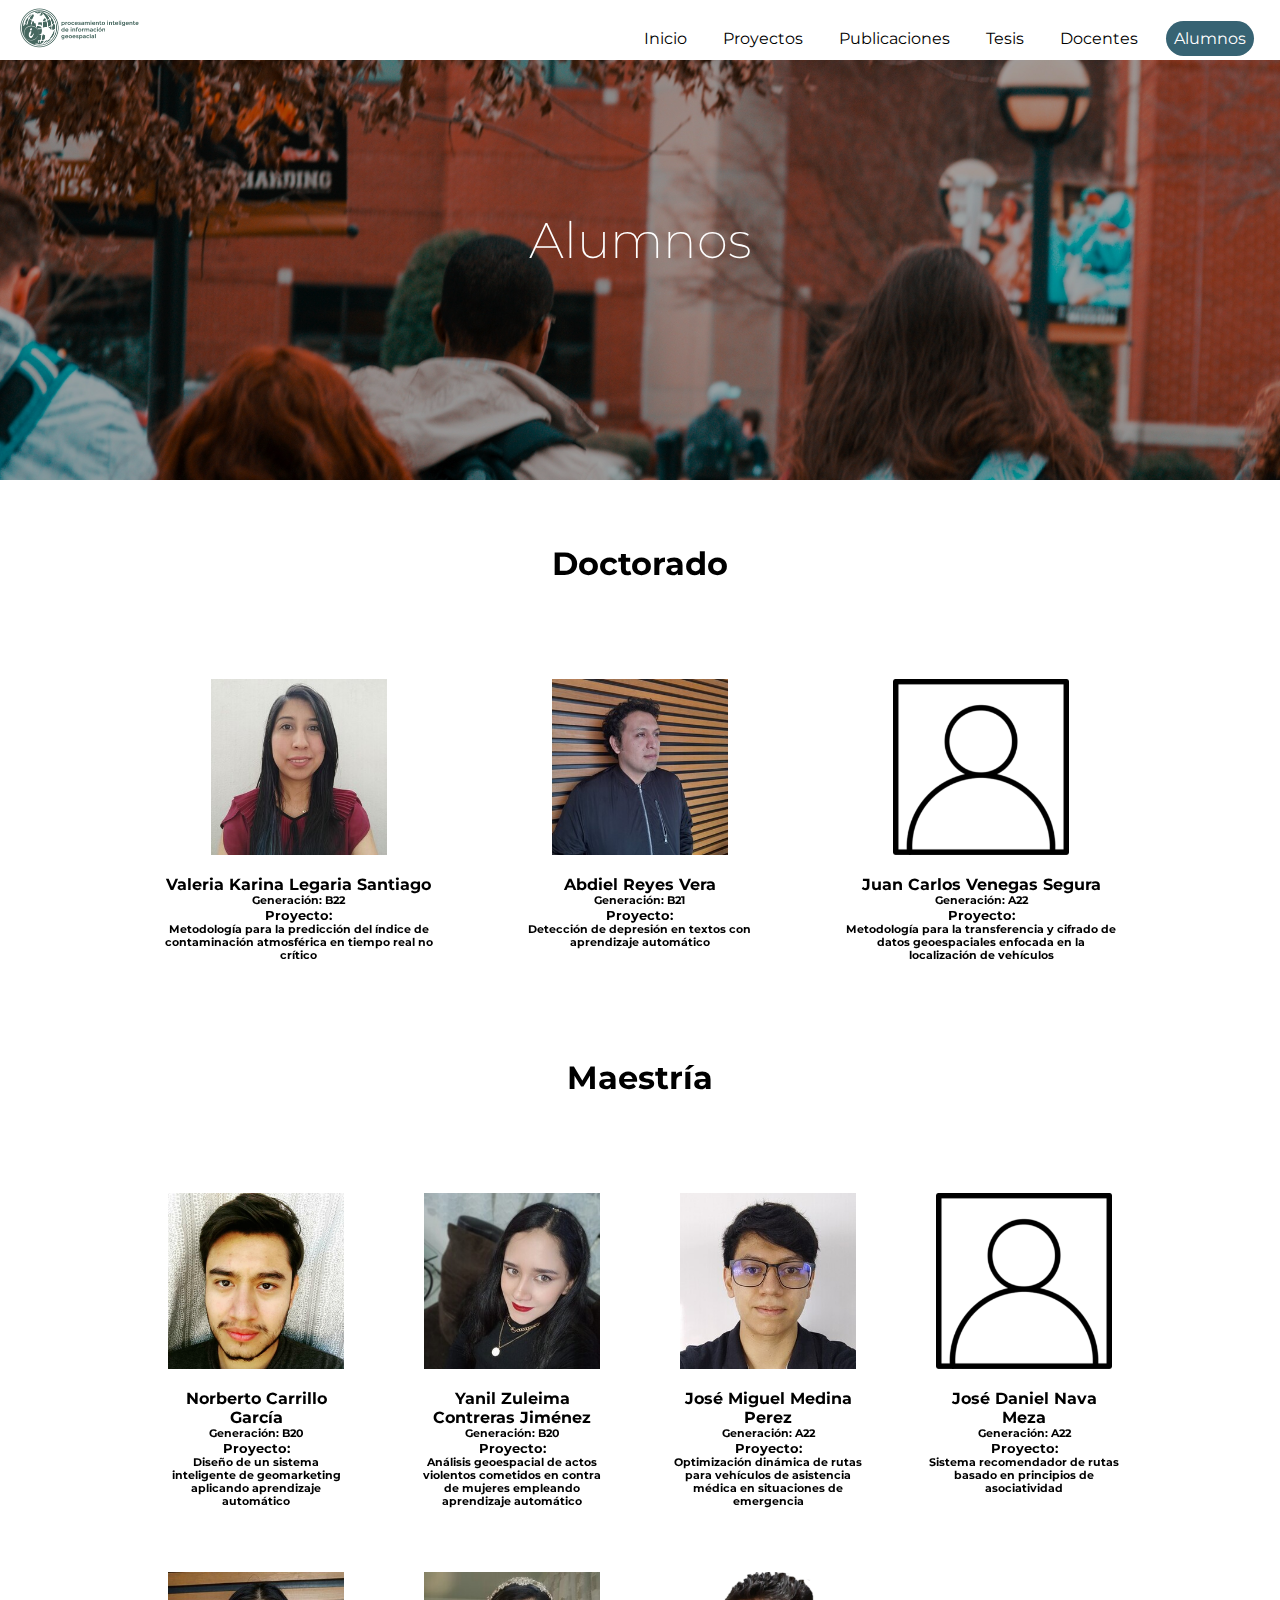
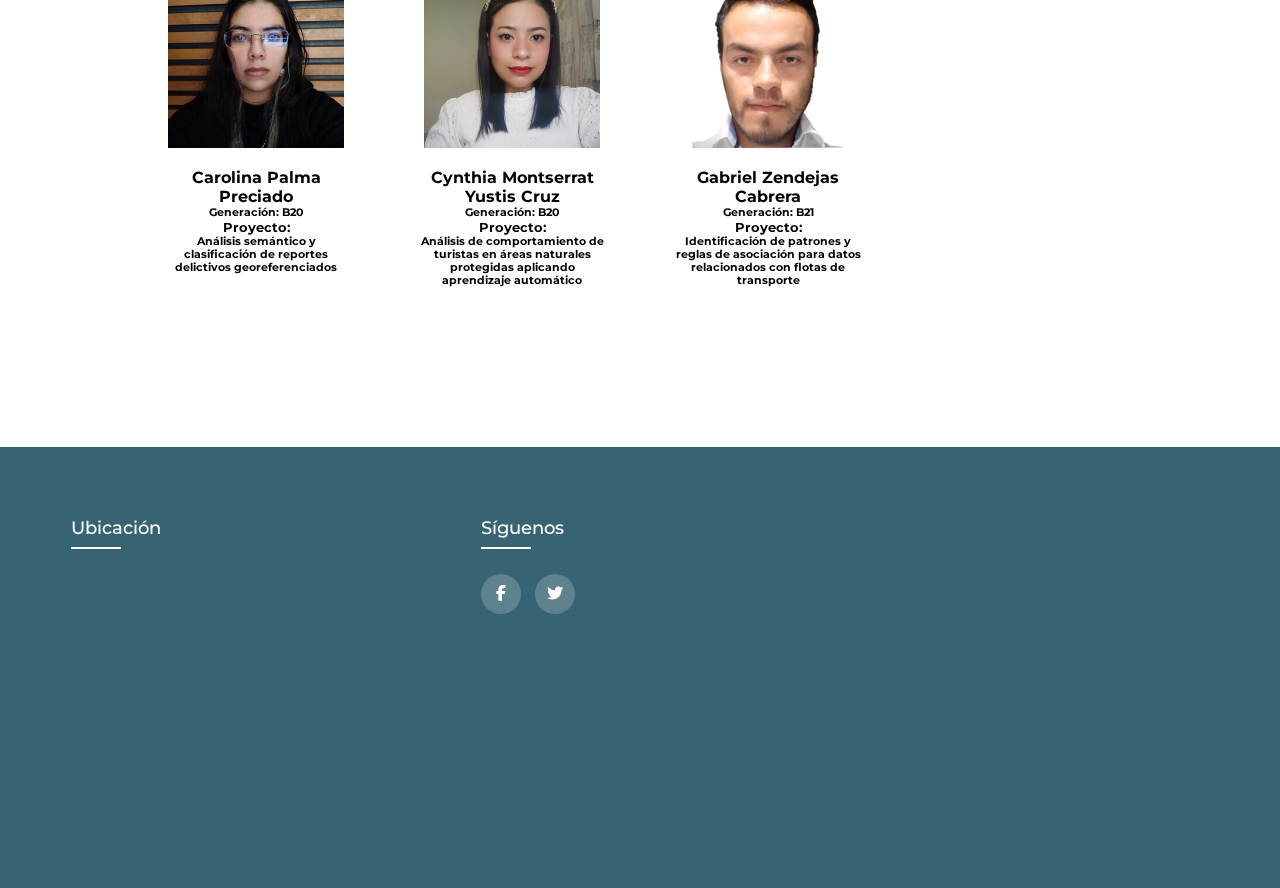
==== alumnos.html @ 268bc1fd "Add files via upload" ====
<!DOCTYPE html>
<html lang="en">
<head>
    <meta charset="UTF-8">
    <meta http-equiv="X-UA-Compatible" content="IE=edge">
    <meta name="viewport" content="width=device-width, initial-scale=1.0">
    <link href="https://cdn.jsdelivr.net/npm/bootstrap@5.1.3/dist/css/bootstrap.min.css" rel="stylesheet" integrity="sha384-1BmE4kWBq78iYhFldvKuhfTAU6auU8tT94WrHftjDbrCEXSU1oBoqyl2QvZ6jIW3" crossorigin="anonymous">
    <link rel="preconnect" href="https://fonts.googleapis.com">
    <link rel="preconnect" href="https://fonts.gstatic.com" crossorigin>
    <link href="https://fonts.googleapis.com/css2?family=Montserrat&display=swap" rel="stylesheet">    
    <link rel="stylesheet" href="./CSS/index.css">
    <link rel="stylesheet" href="./CSS/responsive.css">
    <link rel="stylesheet" href="https://cdnjs.cloudflare.com/ajax/libs/font-awesome/6.2.0/css/all.min.css">
    <link rel="shortcut icon" type="image/png" href="./IMG/logo2.png">
    <title>Alumnos | PIIG LAB</title>
</head>
<body>

    <header id="header">
        
        <nav class="menu">

            <div class="icono-cabeza">
                <h1><a href="index.html"><img class="logo" src="./IMG/logoSINfondo.png"></a></h1>
                <span class="span-menu"><i class="fas fa-bars"></i></span>
            </div>
            <a href="#" class="toggle-button">
                <span class="bar"></span>
                <span class="bar"></span>
                <span class="bar"></span>
            </a>
            <div class="list-container">
                <ul class="lists">
                    <li><a href="index.html">Inicio</a></li>
                    <br>
                    <li><a href="proyectos.html">Proyectos</a></li>
                    <br>
                    <li><a href="publicaciones.html">Publicaciones</a></li>
                    <br>
                    <li><a href="tesis.html">Tesis</a></li>
                    <br>
                    <li><a href="docentes.html">Docentes</a></li>
                    <br>
                    <li><a href="#" class="activo">Alumnos</a></li>
                </ul>
            </div>

        </nav>
        <div class="fondoalumnos">

            <div class="descripcion">
                <h1>Alumnos</h1>
            </div>

            <div class="capa"></div>

        </div>

    </header>
        <div class="grid-layout">
            <div class="c1">
                
            </div>
            <div class="c2">
                <h1 class="grado">Doctorado</h1>
                <div class="grid-personas">
                    
                    <div class="persona">
                        <img src="./IMG/Alumnos/Legaria_Santiago_Valeria_Karina.jpg"/>
                        <h4>Valeria Karina Legaria Santiago</h4>
                        <h6>Generación: B22</h6>
                        <h5>Proyecto:</h5>
                        <h6>Metodología para la predicción del índice de contaminación atmosférica en tiempo real no crítico</h6>
                    </div>
                    <div class="persona">
                        <img src="./IMG/Alumnos/Reyes_Vera_Abdiel.jpg"/>
                        <h4>Abdiel Reyes Vera</h4>
                        <h6>Generación: B21</h6>
                        <h5>Proyecto:</h5>
                        <h6>Detección de depresión en textos con aprendizaje automático</h6>
                    </div>
                    <div class="persona">
                        <img src="./IMG/Alumnos/SinFoto.png"/>
                        <h4>Juan Carlos Venegas Segura</h4>
                        <h6>Generación: A22</h6>
                        <h5>Proyecto:</h5>
                        <h6>Metodología para la transferencia y cifrado de datos geoespaciales enfocada en la localización de vehículos</h6>
                    </div>
                                     
                </div>
                <h1 class="grado">Maestría</h1>
                <div class="grid-personas">
                    <div class="persona">
                        <img src="./IMG/Alumnos/Carrillo_García_Norberto.png"/>
                        <h4>Norberto Carrillo García</h4>
                        <h6>Generación: B20</h6>
                        <h5>Proyecto:</h5>
                        <h6>Diseño de un sistema inteligente de geomarketing aplicando aprendizaje automático</h6>
                    </div>
                    <div class="persona">
                        <img src="./IMG/Alumnos/Contreras_Jiménez_Yanil_Zuleima.jpg"/>
                        <h4>Yanil Zuleima Contreras Jiménez</h4>
                        <h6>Generación: B20</h6>
                        <h5>Proyecto:</h5>
                        <h6>Análisis geoespacial de actos violentos cometidos en contra de mujeres empleando aprendizaje automático</h6>
                    </div>
                    <div class="persona">
                        <img src="./IMG/Alumnos/Medina_Perez_José Miguel.jpg"/>
                        <h4>José Miguel Medina Perez</h4>
                        <h6>Generación: A22</h6>
                        <h5>Proyecto:</h5>
                        <h6>Optimización dinámica de rutas para vehículos de asistencia médica en situaciones de emergencia</h6>
                    </div>
                    <div class="persona">
                        <img src="./IMG/Alumnos/SinFoto.png"/>
                        <h4>José Daniel Nava Meza</h4>
                        <h6>Generación: A22</h6>
                        <h5>Proyecto:</h5>
                        <h6>Sistema recomendador de rutas basado en principios de asociatividad</h6>
                    </div>
                    <div class="persona">
                        <img src="./IMG/Alumnos/Palma_Preciado_Carolina.jpg"/>
                        <h4>Carolina Palma Preciado</h4>
                        <h6>Generación: B20</h6>
                        <h5>Proyecto:</h5>
                        <h6>Análisis semántico y clasificación de reportes delictivos georeferenciados</h6>
                    </div>
                    <div class="persona">
                        <img src="./IMG/Alumnos/Yustis_Cruz_Cynthia_Montserrat.jpg"/>
                        <h4>Cynthia Montserrat Yustis Cruz</h4>
                        <h6>Generación: B20</h6>
                        <h5>Proyecto:</h5>
                        <h6>Análisis de comportamiento de turistas en áreas naturales protegidas aplicando aprendizaje automático</h6>
                    </div>
                    <div class="persona">
                        <img src="./IMG/Alumnos/Zendejas_Cabrera_Gabriel.png"/>
                        <h4>Gabriel Zendejas Cabrera</h4>
                        <h6>Generación: B21</h6>
                        <h5>Proyecto:</h5>
                        <h6>Identificación de patrones y reglas de asociación para datos relacionados con flotas de transporte</h6>
                    </div>
                </div>
            </div>
            <div class="c3">
                
            </div>
        </div>

    <footer class="footer">
        <div class="container">
            <div class="row">
                <div class="footer-col">
                    <h4>Ubicación</h4>
                    <ul>
                        <li><iframe class="map" src="https://www.google.com/maps/embed?pb=!1m18!1m12!1m3!1d3760.8930937282494!2d-99.14976118679199!3d19.503234743475925!2m3!1f0!2f0!3f0!3m2!1i1024!2i768!4f13.1!3m3!1m2!1s0x85d1f84a9cf3183d%3A0x78efe76dd0d5bbe1!2sCentro%20de%20Investigaci%C3%B3n%20en%20Computaci%C3%B3n%20del%20IPN!5e0!3m2!1ses!2smx!4v1662665701195!5m2!1ses!2smx" width="800" height="600" style="border:0;" allowfullscreen="" loading="lazy" referrerpolicy="no-referrer-when-downgrade"></iframe></li>
                    </ul>
                </div>
                
                <div class="footer-col">
                    <h4>Síguenos</h4>
                    <div class="social-links">
                        <a href="https://www.facebook.com/piiglab.cicipn?fref=ts"><i class="fab fa-facebook-f"></i></a>
                        <a href="https://twitter.com/PIIGLAB"><i class="fab fa-twitter"></i></a>
                    </div>
                </div>
            </div>
        </div>
   </footer>

    <script src="./JS/javascript.js"></script>
    <script src="./JS/boton.js"></script>

</body>
</html>
---- CSS/index.css ----
:root{
    --negro: black;
    --blanco: white;

    /*Paleta de Colores*/
    --gris: #5A6C73;
    --celeste: #75D2F4;
    --azulito: #BDE4F2;
    --obscuro: #376373;
    --grisazul: #96B5C0;

}

*{
    margin: 0;
    padding: 0;
    box-sizing: border-box;
}

body{
    background: var(--blanco);
    overflow-x: hidden;
    font-family: 'Montserrat', sans-serif;
}


/*Menú*/

#header{
    position: relative;
    width: 100%;
}

.logo{
    height: 40px;
}

.menu{
    position: fixed;
    top: 0;
    left: 0;
    width: 100%;
    height: 60px;
    background: rgb(255, 255, 255);
    display: flex;
    justify-content: space-between;
    align-items: center;
    z-index: 9999;
}

.menu .icono-cabeza{
    margin-left: 20px;
    margin-top: 5px;
}

.menu .icono-cabeza h1 a{
    text-decoration: none;
    font-size: 35px;
    font-weight: 400;
    color: var(--negro);
}

.menu .list-container{
    padding-top: 1rem;
    padding-right: 1rem;
}

.menu .list-container .lists{
    display: flex;
    
}

.menu .list-container .lists li{
    list-style: none;
}

.menu .list-container .lists li a{
    text-decoration: none;
    margin: 0px 10px;
    padding: 8px;
    color: var(--negro);
    border-radius: 24px;
    font-size: 16px;
    transition: 0.3s;
}

.menu .list-container .lists li a.activo{
    background: var(--obscuro);
    color: var(--blanco);
}

.menu .list-container .lists li a:hover{
    background: var(--obscuro);
    color: var(--blanco);
}

.span-menu > .fa-bars{
    display: none;
}

/*Fondos de las páginas*/

.fondotesis{
    position: relative;
    width: 100%;
    height: 30rem;
    background: url(../IMG/tesis.jpg);
    background-attachment: fixed;
    background-position: center;
    background-size: cover;
}

.fondoalumnos{
    position: relative;
    width: 100%;
    height: 30rem;
    background: url(../IMG/estudiantes.jpg);
    background-attachment: fixed;
    background-position: center;
    background-size: cover;
}

.fondodocentes{
    position: relative;
    width: 100%;
    height: 30rem;
    background: url(../IMG/docentes.jpg );
    background-attachment: fixed;
    background-position: center;
    background-size: cover;
}

.fondoproyectos{
    position: relative;
    width: 100%;
    height: 30rem;
    background: url(../IMG/proyectos.jpg);
    background-attachment: fixed;
    background-position: center;
    background-size: cover;
}

.fondopublicaciones{
    position: relative;
    width: 100%;
    height: 30rem;
    background: url(../IMG/publicaciones.jpg);
    background-attachment: fixed;
    background-position: center;
    background-size: cover;
}

.fondomision{
    position: relative;
    width: 100%;
    height: 30rem;
    background: url(../IMG/misionyvision.jpg);
    background-attachment: fixed;
    background-position: center;
    background-size: cover;
}

.fondocontactos{
    position: relative;
    width: 100%;
    height: 30rem;
    background: url(../IMG/contactanos.jpg);
    background-attachment: fixed;
    background-position: center;
    background-size: cover;
}

/*header imagenes*/

.img-cabeza{
    position: relative;
    width: 100%;
    height: 100vh;
    
}

.descripcion{
    position: relative;
    z-index: 2;
    top: 0;
    left: 0;
    width: 100%;
    height: 100%;
    background: rgba(0, 0, 0, 0.356);
    display: flex;
    text-align: center;
    justify-content: center;
    align-items: center;
    flex-direction: column;
}

.descripcion h1{
    font-size: 50px;
    color: var(--blanco);
    font-weight: 200;
}

.descripcion hr{
    width: 400px;
    height: 2px;
    background: var(--blanco);
    border: none;
    margin-top: 5px;
}

.descripcion p{
    font-size: 20px;
    color: var(--blanco);
    margin-top: 20px;
}

.descripcion > button{
    width: 170px;
    height: 40px;
    background: var(--obscuro);
    border-radius: 24px;
    border: none;
    outline: none;
    font-size: 22px;
    color: var(--blanco);
    text-align: center;
    margin-top: 20px;
    cursor: pointer;
    transition: 0.5s;
}

.descripcion > button:hover{
    background: var(--gris);
}

video{
    position: absolute;
    top: 0;
    left: 0;
    width: 100%;
    height: 100%;
    object-fit: cover;
}

.capa{
    position: absolute;
    top: 0;
    left: 0;
    width: 100%;
    height: 100%;
    background: #1c1c1c;
    opacity: 0.2;
    mix-blend-mode: overlay;
}

.toggle-button{
    position: absolute;
    top: .75rem;
    right: 1rem;
    display: none;
    flex-direction: column;
    justify-content: space-between;
    width: 30px;
    height: 21px;
}

.toggle-button .bar{
    height: 3px;
    width: 100%;
    background-color: rgb(0, 0, 0);
    border-radius: 5px;
}

@media (max-width:780px){
    .toggle-button{
        display: flex;
    }
    .list-container{
        display: none;
        width: 100%;
        background: white;
        margin-right: 0px;
        margin-top: 0px;
    }
    .menu{
        flex-direction: column;
        
    }
    .list-container ul{
        width: 100%;
        flex-direction: column;
    }
    .list-container li{
        text-align: center;
    }
    .list-container li a{
        padding: 0.5rem 0.5rem;
    }
   
    
    .menu .list-container .lists{
        display: flex;
        
    }
    
    .menu .list-container .lists li{
        list-style: none;
        
    }
    
    .menu .list-container .lists li a{
        text-decoration: none;
        
        margin: 0px 10px;
        padding: 8px;
        color: rgb(0, 0, 0);
        border-radius: 24px;
        font-size: 16px;
        transition: 0.3s;
        width: 50%;
    }
    
    .menu .list-container .lists li a.activo{
        background: var(--obscuro);
        color: rgb(255, 255, 255);
    }
    
    .menu .list-container .lists li a:hover{
        background: var(--obscuro);
        color: rgb(255, 255, 255);
    }
    
    .list-container.active{
        display: flex;
    }
}

/*footer*/
.container{
	max-width: 1170px;
	margin:auto;
}
.row{
	display: flex;
	flex-wrap: wrap;
}
ul{
	list-style: none;
}
.footer{
	background-color: #376373;
    padding: 70px 0;
}
.footer-col{
   width: 35%;
   padding: 0 1rem;
}
.footer-col h4{
	font-size: 18px;
	color: #ffffff;
	text-transform: capitalize;
	margin-bottom: 35px;
	font-weight: 500;
	position: relative;
}
.footer-col h4::before{
	content: '';
	position: absolute;
	left:0;
	bottom: -10px;
	background-color: #ffffff;
	height: 2px;
	box-sizing: border-box;
	width: 50px;
}
.footer-col ul li:not(:last-child){
	margin-bottom: 10px;
}
.footer-col ul li a{
	font-size: 16px;
	text-transform: capitalize;
	color: #ffffff;
	text-decoration: none;
	font-weight: 300;
	color: #bbbbbb;
	display: block;
	transition: all 0.3s ease;
}
.footer-col ul li a:hover{
	color: #ffffff;
	padding-left: 8px;
}
.footer-col .social-links a{
	display: inline-block;
	height: 40px;
	width: 40px;
	background-color: rgba(255,255,255,0.2);
	margin:0 10px 10px 0;
	text-align: center;
	line-height: 40px;
	border-radius: 50%;
	color: #ffffff;
	transition: all 0.5s ease;
}
.footer-col .social-links a:hover{
	color: #24262b;
	background-color: #ffffff;
}

/*responsive*/
@media(max-width: 767px){
  .footer-col{
    width: 50%;
    margin-bottom: 30px;
}
}
@media(max-width: 574px){
  .footer-col{
    width: 100%;
}
}

.map{
    width: 100%;
    height: 15rem;
}

/*Tarjetas para información*/
.grid {
    display: grid;
    width: 100%;
    padding: 12%;
    grid-gap: 6rem;
    grid-template-columns: repeat(auto-fit, minmax(20rem, 1fr));
    align-items: start;
  }
  
  .grid-item {
    background-color: #fff;
    border-radius: 0.4rem;
    overflow: hidden;
    box-shadow: 0 3rem 6rem rgba(0, 0, 0, 0.1);
    cursor: pointer;
    transition: 0.2s;
  }
  
  .grid-item:hover {
    transform: translateY(-0.5%);
    box-shadow: 0 4rem 8rem rgba(0, 0, 0, 0.5);
  }
  
  .card-img {
    display: block;
    width: 100%;
    height: 20rem;
    object-fit: cover;
  }
  
  .card-content {
    padding: 3rem;
  }
  
  .card-header {
    font-size: 2rem;
    font-weight: 500;
    color: #0d0d0d;
    margin-bottom: 1.5rem;
    text-align: center;
  }
  
  .card-text {
    font-size: 1rem;
    letter-spacing: 0.1rem;
    line-height: 1.7;
    color: #3d3d3d;
    margin-bottom: 2.5rem;
    text-align: center;
  }
  
  .card-btn {
    display: block;
    width: 100%;
    padding: 0.7rem;
    font-size: 2rem;
    text-align: center;
    color: var(--obscuro);
    background-color: #96B5C0;
    border: none;
    border-radius: 0.4rem;
    transition: 0.2s;
    cursor: pointer;
    letter-spacing: 0.1rem;
  }
  
  .card-btn a{
    text-decoration: none;
    color: var(--obscuro);
    }
  
  .card-btn span {
    margin-left: 1rem;
    transition: 0.2s;
  }
  
  .card-btn:hover,
  .card-btn:active {
    background-color: #6c94a3;
  }
  
  .card-btn:hover span,
  .card-btn:active span {
    margin-left: 1.5rem;
  }
  
  @media only screen and (max-width: 60em) {
  
    .grid {
      grid-gap: 3rem;
    }
  }


/*Grid para las paginas*/

.grid-layout{
    display: grid;
    grid-template-columns: 10% 80% 10%;
    padding-top: 4rem;
    justify-content: stretch;
    padding-bottom: 4rem;
}  
.c2{
    text-align: justify;
}
.c2_info{
    text-align: center;
}

/*Grid de tarjetas de personas*/

.grid-personas{
    display: grid;
    grid-template-columns: repeat(auto-fit, minmax(15rem, 1fr));
    padding-top: 4rem;
    padding-bottom: 4rem;
}

.persona1{
    text-align: center;
    grid-column: 1/3;
    padding: 2rem;
}
.persona1 img{
    height: 20rem;
    padding-bottom: 1rem;
}

.persona{
    text-align: center;
    padding: 2rem;
}
.persona img{
    height: 12rem;
    padding-bottom: 1rem;
}

h1, h2{
    font-weight: bold;
}

.grado{
    text-align: center;
}







/*Estilos extras*/

.linea i{
    color: var(--obscuro);
}
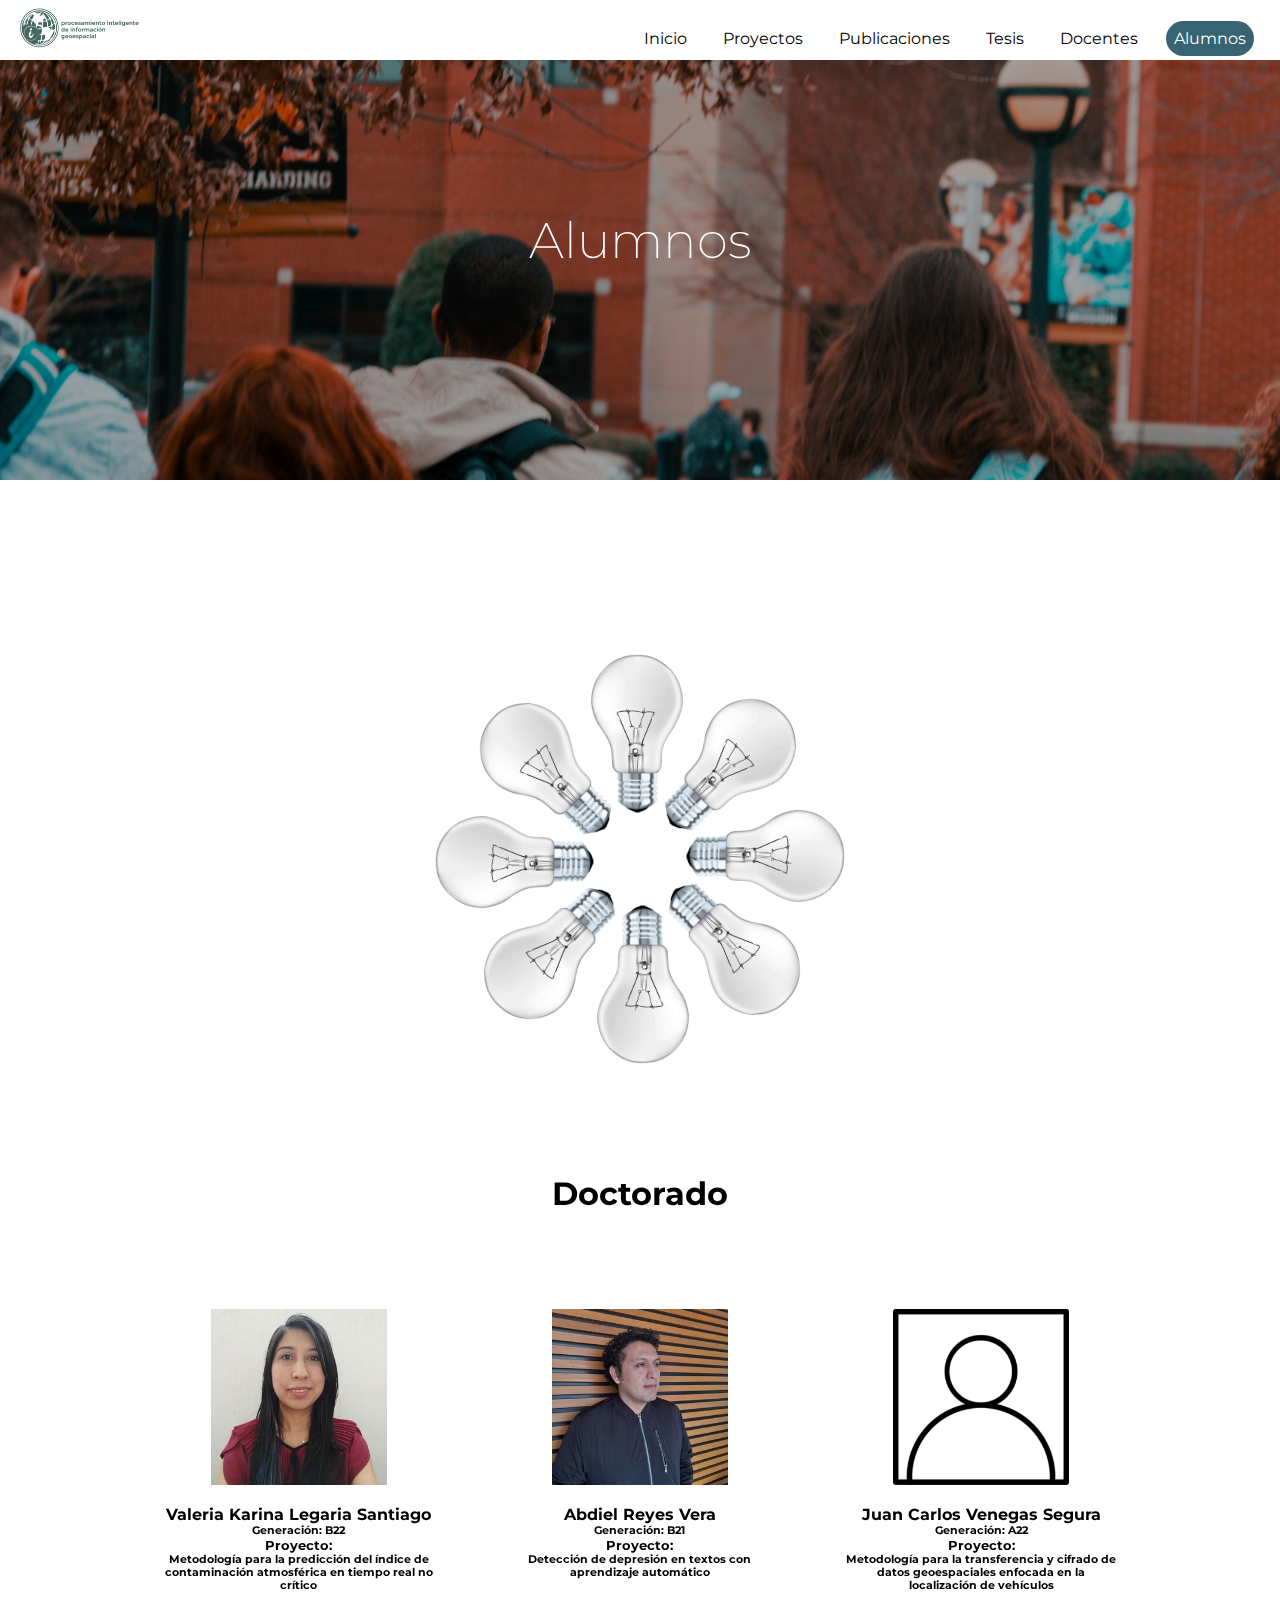
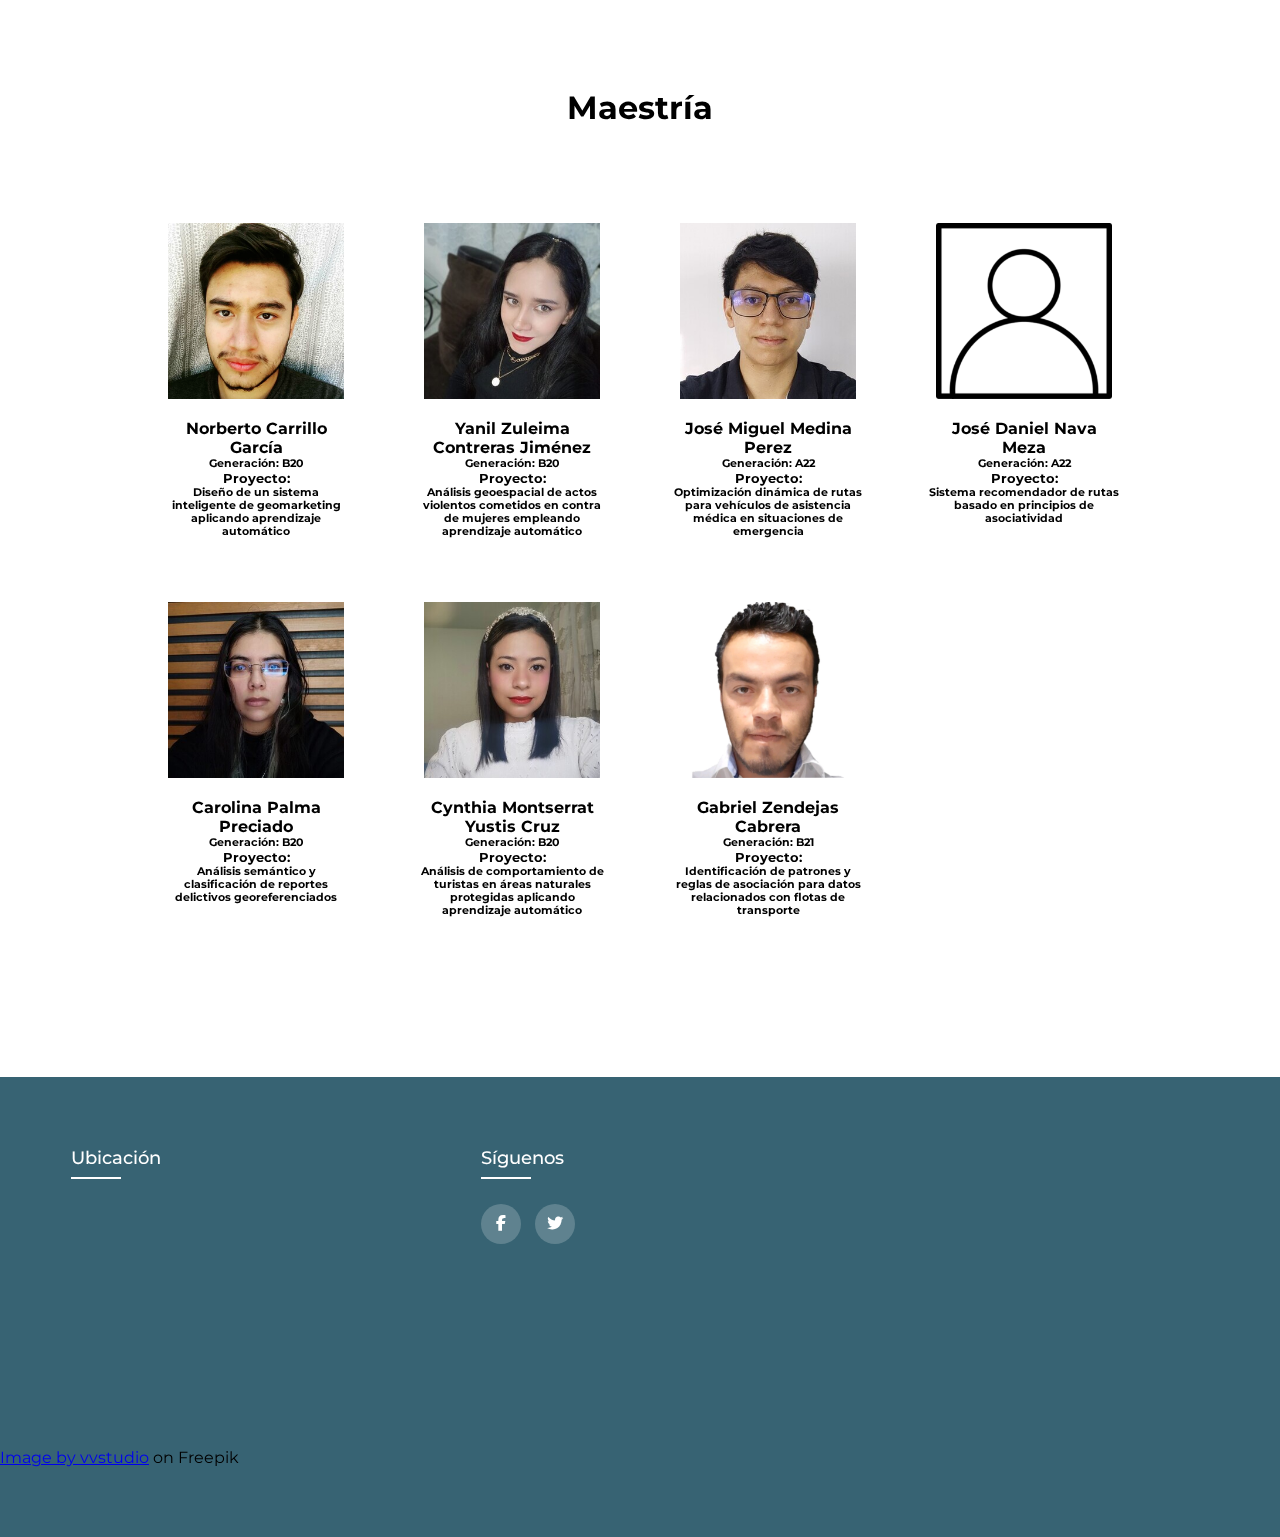
==== commit 59971aeb: "CAMBIOS FINALES PROYECTOS" ====
--- a/alumnos.html
+++ b/alumnos.html
@@ -12,6 +12,7 @@
     <link rel="stylesheet" href="./CSS/responsive.css">
     <link rel="stylesheet" href="https://cdnjs.cloudflare.com/ajax/libs/font-awesome/6.2.0/css/all.min.css">
     <link rel="shortcut icon" type="image/png" href="./IMG/logo2.png">
+    <link rel="stylesheet" href="./CSS/bulb.css">
     <title>Alumnos | PIIG LAB</title>
 </head>
 <body>
@@ -58,9 +59,20 @@
 
     </header>
         <div class="grid-layout">
-            <div class="c1">
-                
-            </div>
+            <div class="c1"></div>
+            <div class="global-container">
+                <div class="body-bulb">
+                    <div class="box">
+                        <span style="--i:0;"></span>
+                        <span style="--i:1;"></span>
+                        <span style="--i:2;"></span>
+                        <span style="--i:3;"></span>
+                        <span style="--i:4;"></span>
+                        <span style="--i:5;"></span>
+                        <span style="--i:6;"></span>
+                        <span style="--i:7;"></span>
+                    </div>
+                </div>
             <div class="c2">
                 <h1 class="grado">Doctorado</h1>
                 <div class="grid-personas">
@@ -141,6 +153,7 @@
                     </div>
                 </div>
             </div>
+            </div>
             <div class="c3">
                 
             </div>
@@ -165,6 +178,7 @@
                 </div>
             </div>
         </div>
+        <a href="https://www.freepik.com/free-vector/light-bulb_1028157.htm#query=bulb&position=16&from_view=search&track=sph">Image by vvstudio</a> on Freepik
    </footer>
 
     <script src="./JS/javascript.js"></script>
--- a/CSS/bulb.css
+++ b/CSS/bulb.css
@@ -0,0 +1,51 @@
+.body-bulb
+{
+    display: flex;
+    justify-content: center;
+    align-items: center;
+    min-height: 70vh;
+    background: #fff;
+    overflow: hidden;
+}
+
+.box
+{
+    position: relative;
+    width: 360px;
+    height: 360px;
+}
+
+.box span
+{
+    position: absolute;
+    inset: 0;
+    transform: rotate(calc(45deg * var(--i)));
+}
+
+.box span::before
+{
+    content: '';
+    position: absolute;
+    left: 50%;
+    width: 250px;
+    height: 300px;
+    background-image: url(/IMG/Alumnos/off-transformed.png);
+    background-size: cover;
+    background-position: center;
+    transform: translateX(-50%) translateY(-100px) 
+    scale(0.75);
+    animation: animate 2s steps(1) infinite;
+    animation-delay: calc(0.1s * var(--i));
+}
+
+@keyframes animate
+{
+    0%, 100%
+    {
+        background-image: url(/IMG/Alumnos/off-transformed.png);
+    }
+    50%
+    {
+        background-image: url(/IMG/Alumnos/on-transformed.png);
+    }
+}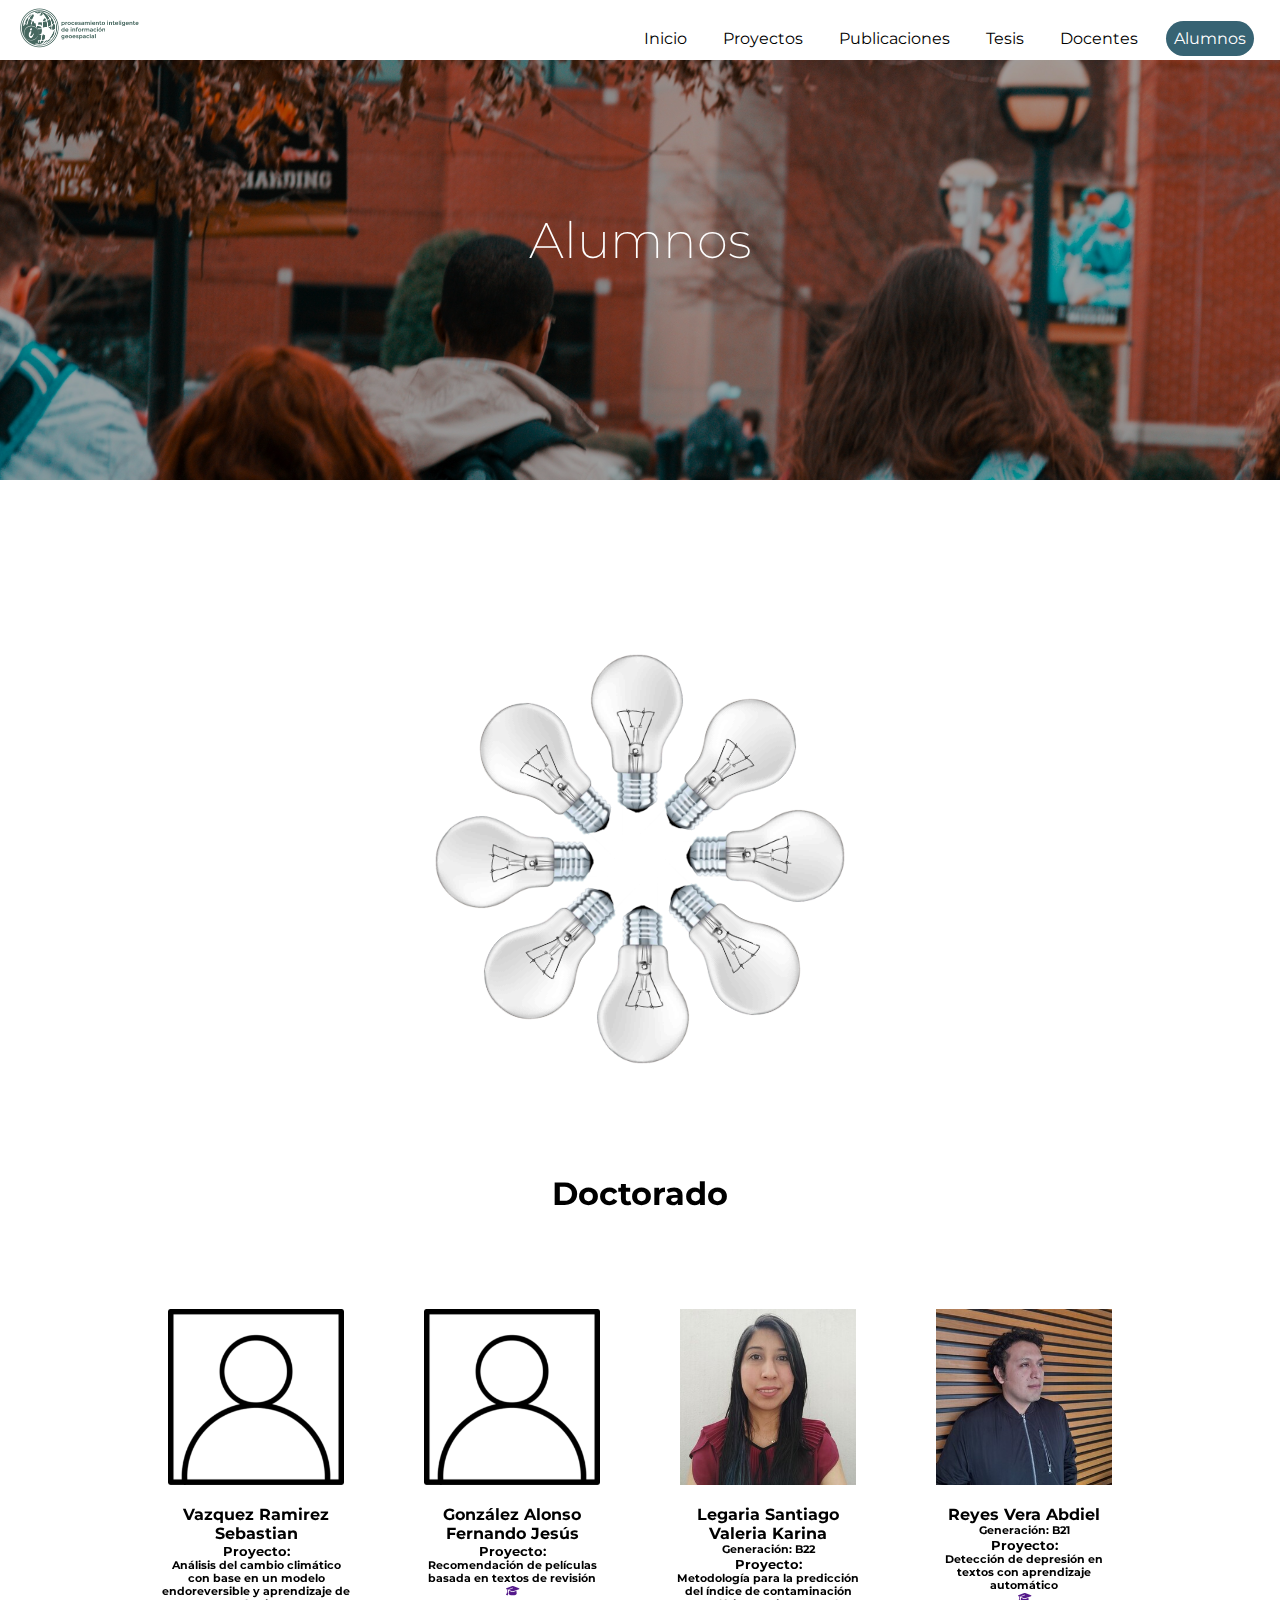
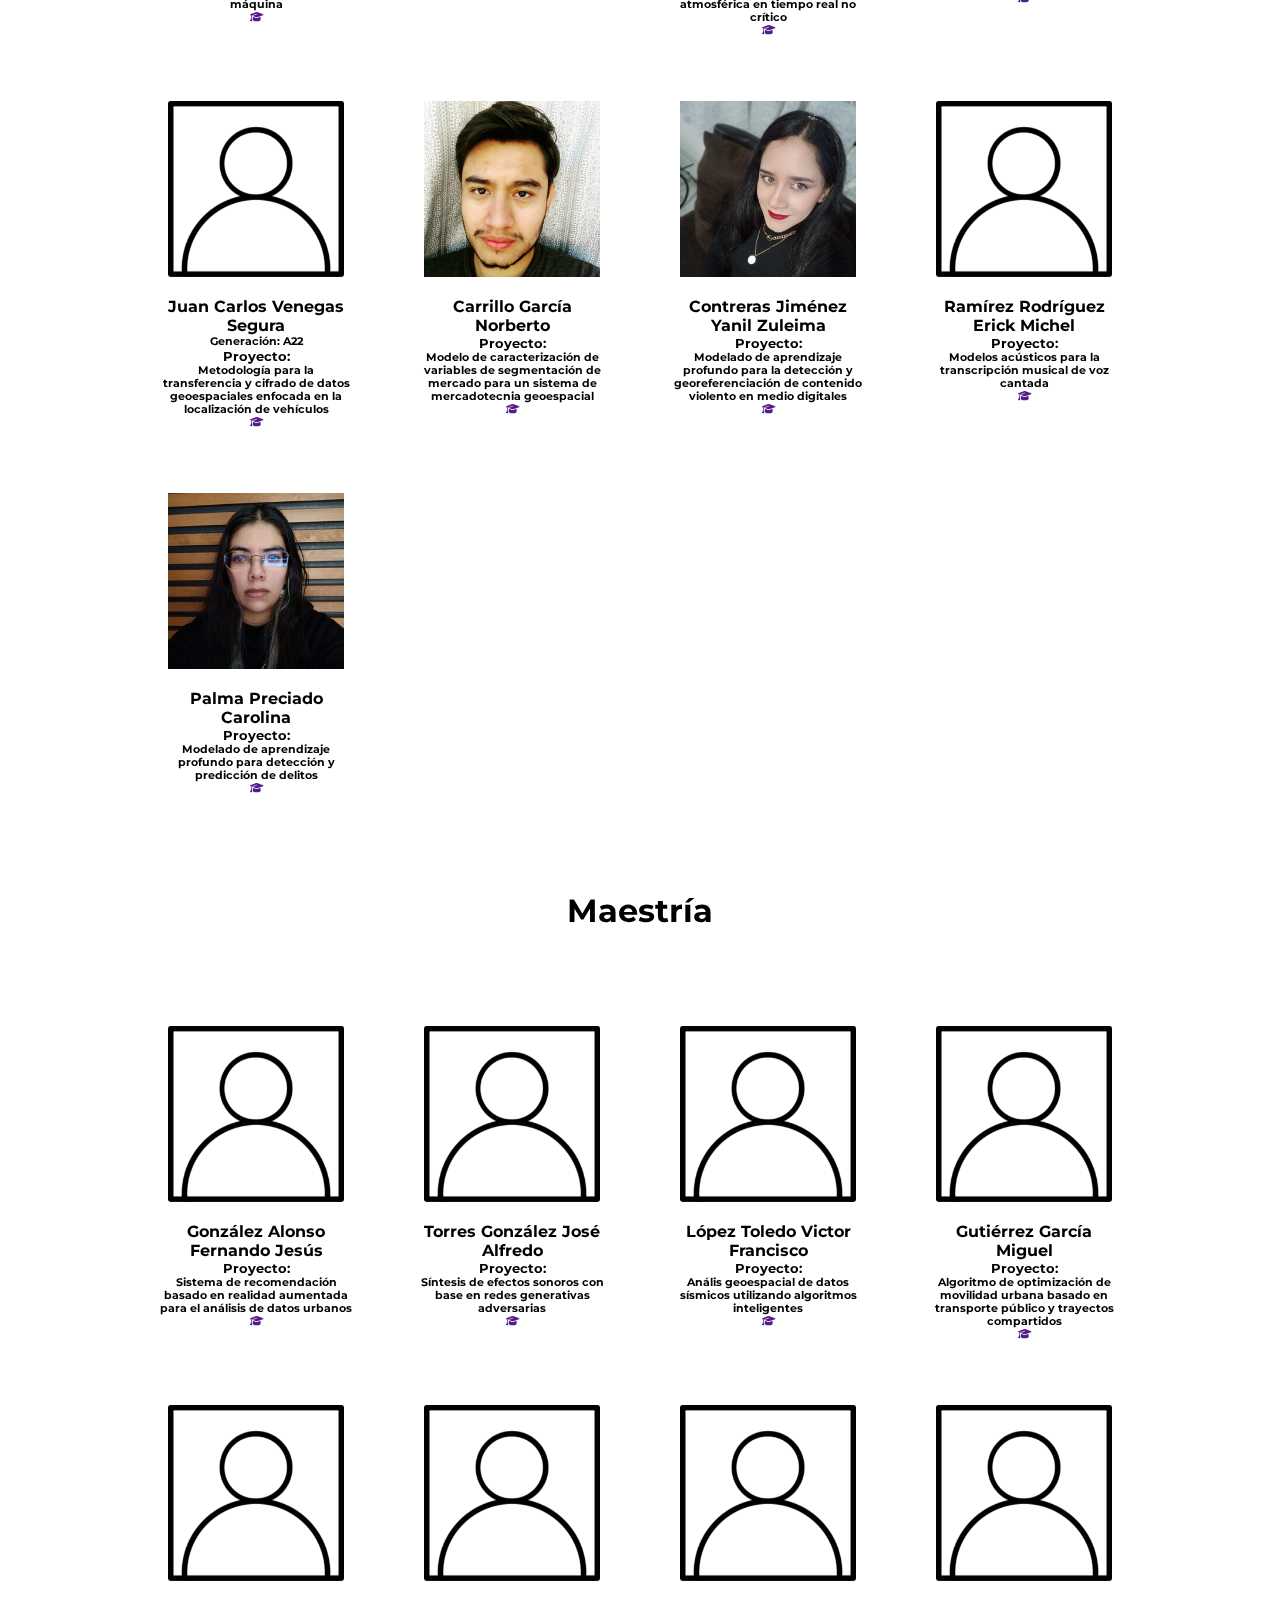
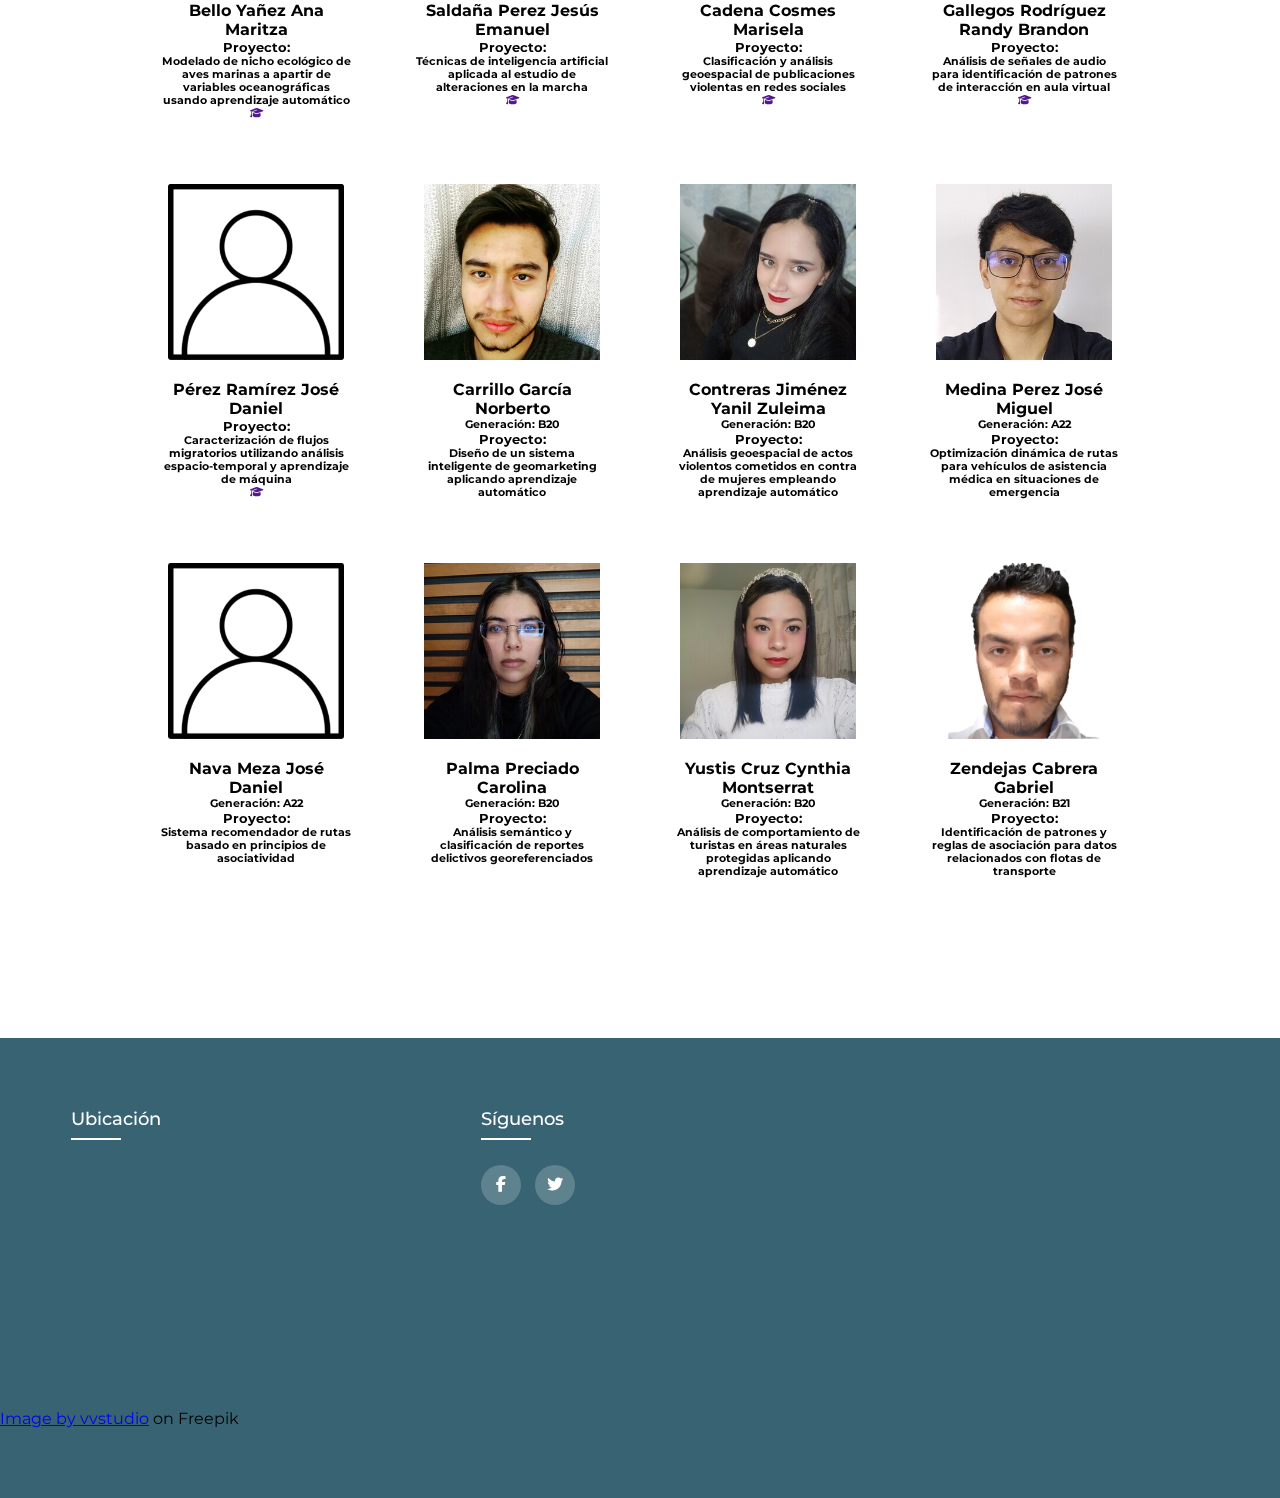
==== commit 6906e2b1: "cambios docente alumno" ====
--- a/alumnos.html
+++ b/alumnos.html
@@ -76,20 +76,36 @@
             <div class="c2">
                 <h1 class="grado">Doctorado</h1>
                 <div class="grid-personas">
-                    
+
+                    <div class="persona">
+                        <img src="./IMG/Alumnos/SinFoto.png"/>
+                        <h4>Vazquez Ramirez Sebastian</h4>
+                        <h5>Proyecto:</h5>
+                        <h6>Análisis del cambio climático con base en un modelo endoreversible y aprendizaje de máquina</h6>
+                        <h6><a href=""><i class="fa-solid fa-graduation-cap"></i></a></h6>
+                    </div>
+                    <div class="persona">
+                        <img src="./IMG/Alumnos/SinFoto.png"/>
+                        <h4>González Alonso Fernando Jesús</h4>
+                        <h5>Proyecto:</h5>
+                        <h6>Recomendación de películas basada en textos de revisión</h6>
+                        <h6><a href=""><i class="fa-solid fa-graduation-cap"></i></a></h6>
+                    </div>
                     <div class="persona">
                         <img src="./IMG/Alumnos/Legaria_Santiago_Valeria_Karina.jpg"/>
-                        <h4>Valeria Karina Legaria Santiago</h4>
+                        <h4>Legaria Santiago Valeria Karina</h4>
                         <h6>Generación: B22</h6>
                         <h5>Proyecto:</h5>
                         <h6>Metodología para la predicción del índice de contaminación atmosférica en tiempo real no crítico</h6>
+                        <h6><a href=""><i class="fa-solid fa-graduation-cap"></i></a></h6>
                     </div>
                     <div class="persona">
                         <img src="./IMG/Alumnos/Reyes_Vera_Abdiel.jpg"/>
-                        <h4>Abdiel Reyes Vera</h4>
+                        <h4>Reyes Vera Abdiel</h4>
                         <h6>Generación: B21</h6>
                         <h5>Proyecto:</h5>
                         <h6>Detección de depresión en textos con aprendizaje automático</h6>
+                        <h6><a href=""><i class="fa-solid fa-graduation-cap"></i></a></h6>
                     </div>
                     <div class="persona">
                         <img src="./IMG/Alumnos/SinFoto.png"/>
@@ -97,56 +113,147 @@
                         <h6>Generación: A22</h6>
                         <h5>Proyecto:</h5>
                         <h6>Metodología para la transferencia y cifrado de datos geoespaciales enfocada en la localización de vehículos</h6>
-                    </div>
-                                     
+                        <h6><a href=""><i class="fa-solid fa-graduation-cap"></i></a></h6>
+                    </div>
+                    <div class="persona">
+                        <img src="./IMG/Alumnos/Carrillo_García_Norberto.png"/>
+                        <h4>Carrillo García Norberto</h4>
+                        <h5>Proyecto:</h5>
+                        <h6>Modelo de caracterización de variables de segmentación de mercado para un sistema de mercadotecnia geoespacial</h6>
+                        <h6><a href=""><i class="fa-solid fa-graduation-cap"></i></a></h6>
+                    </div>
+                    <div class="persona">
+                        <img src="./IMG/Alumnos/Contreras_Jiménez_Yanil_Zuleima.jpg"/>
+                        <h4>Contreras Jiménez Yanil Zuleima</h4>
+                        <h5>Proyecto:</h5>
+                        <h6>Modelado de aprendizaje profundo para la detección y georeferenciación de contenido violento en medio digitales</h6>
+                        <h6><a href=""><i class="fa-solid fa-graduation-cap"></i></a></h6>
+                    </div>
+                    <div class="persona">
+                        <img src="./IMG/Alumnos/SinFoto.png"/>
+                        <h4>Ramírez Rodríguez Erick Michel</h4>
+                        <h5>Proyecto:</h5>
+                        <h6>Modelos acústicos para la transcripción musical de voz cantada</h6>
+                        <h6><a href=""><i class="fa-solid fa-graduation-cap"></i></a></h6>
+                    </div>
+                    <div class="persona">
+                        <img src="./IMG/Alumnos/Palma_Preciado_Carolina.jpg"/>
+                        <h4>Palma Preciado Carolina</h4>
+                        <h5>Proyecto:</h5>
+                        <h6>Modelado de aprendizaje profundo para detección y predicción de delitos</h6>
+                        <h6><a href=""><i class="fa-solid fa-graduation-cap"></i></a></h6>
+                    </div>                 
                 </div>
                 <h1 class="grado">Maestría</h1>
                 <div class="grid-personas">
                     <div class="persona">
+                        <img src="./IMG/Alumnos/SinFoto.png"/>
+                        <h4>González Alonso Fernando Jesús</h4>
+                        <h5>Proyecto:</h5>
+                        <h6>Sistema de recomendación basado en realidad aumentada para el análisis de datos urbanos</h6>
+                        <h6><a href=""><i class="fa-solid fa-graduation-cap"></i></a></h6>
+                    </div>
+                    <div class="persona">
+                        <img src="./IMG/Alumnos/SinFoto.png"/>
+                        <h4>Torres González José Alfredo</h4>
+                        <h5>Proyecto:</h5>
+                        <h6>Síntesis de efectos sonoros con base en redes generativas adversarias</h6>
+                        <h6><a href=""><i class="fa-solid fa-graduation-cap"></i></a></h6>
+                    </div>
+                    <div class="persona">
+                        <img src="./IMG/Alumnos/SinFoto.png"/>
+                        <h4>López Toledo Victor Francisco</h4>
+                        <h5>Proyecto:</h5>
+                        <h6>Anális geoespacial de datos sísmicos utilizando algoritmos inteligentes</h6>
+                        <h6><a href=""><i class="fa-solid fa-graduation-cap"></i></a></h6>
+                    </div>
+                    <div class="persona">
+                        <img src="./IMG/Alumnos/SinFoto.png"/>
+                        <h4>Gutiérrez García Miguel</h4>
+                        <h5>Proyecto:</h5>
+                        <h6>Algoritmo de optimización de movilidad urbana basado en transporte público y trayectos compartidos</h6>
+                        <h6><a href=""><i class="fa-solid fa-graduation-cap"></i></a></h6>
+                    </div>
+                    <div class="persona">
+                        <img src="./IMG/Alumnos/SinFoto.png"/>
+                        <h4>Bello Yañez Ana Maritza</h4>
+                        <h5>Proyecto:</h5>
+                        <h6>Modelado de nicho ecológico de aves marinas a apartir de variables oceanográficas usando aprendizaje automático</h6>
+                        <h6><a href=""><i class="fa-solid fa-graduation-cap"></i></a></h6>
+                    </div>
+                    <div class="persona">
+                        <img src="./IMG/Alumnos/SinFoto.png"/>
+                        <h4>Saldaña Perez Jesús Emanuel</h4>
+                        <h5>Proyecto:</h5>
+                        <h6>Técnicas de inteligencia artificial aplicada al estudio de alteraciones en la marcha</h6>
+                        <h6><a href=""><i class="fa-solid fa-graduation-cap"></i></a></h6>
+                    </div>
+                    <div class="persona">
+                        <img src="./IMG/Alumnos/SinFoto.png"/>
+                        <h4>Cadena Cosmes Marisela</h4>
+                        <h5>Proyecto:</h5>
+                        <h6>Clasificación y análisis geoespacial de publicaciones violentas en redes sociales</h6>
+                        <h6><a href=""><i class="fa-solid fa-graduation-cap"></i></a></h6>
+                    </div>
+                    <div class="persona">
+                        <img src="./IMG/Alumnos/SinFoto.png"/>
+                        <h4>Gallegos Rodríguez Randy Brandon</h4>
+                        <h5>Proyecto:</h5>
+                        <h6>Análisis de señales de audio para identificación de patrones de interacción en aula virtual</h6>
+                        <h6><a href=""><i class="fa-solid fa-graduation-cap"></i></a></h6>
+                    </div>
+                    <div class="persona">
+                        <img src="./IMG/Alumnos/SinFoto.png"/>
+                        <h4>Pérez Ramírez José Daniel</h4>
+                        <h5>Proyecto:</h5>
+                        <h6>Caracterización de flujos migratorios utilizando análisis espacio-temporal y aprendizaje de máquina</h6>
+                        <h6><a href=""><i class="fa-solid fa-graduation-cap"></i></a></h6>
+                    </div>
+                    <div class="persona">
                         <img src="./IMG/Alumnos/Carrillo_García_Norberto.png"/>
-                        <h4>Norberto Carrillo García</h4>
+                        <h4>Carrillo García Norberto</h4>
                         <h6>Generación: B20</h6>
                         <h5>Proyecto:</h5>
                         <h6>Diseño de un sistema inteligente de geomarketing aplicando aprendizaje automático</h6>
                     </div>
                     <div class="persona">
                         <img src="./IMG/Alumnos/Contreras_Jiménez_Yanil_Zuleima.jpg"/>
-                        <h4>Yanil Zuleima Contreras Jiménez</h4>
+                        <h4>Contreras Jiménez Yanil Zuleima</h4>
                         <h6>Generación: B20</h6>
                         <h5>Proyecto:</h5>
                         <h6>Análisis geoespacial de actos violentos cometidos en contra de mujeres empleando aprendizaje automático</h6>
                     </div>
                     <div class="persona">
                         <img src="./IMG/Alumnos/Medina_Perez_José Miguel.jpg"/>
-                        <h4>José Miguel Medina Perez</h4>
+                        <h4>Medina Perez José Miguel</h4>
                         <h6>Generación: A22</h6>
                         <h5>Proyecto:</h5>
                         <h6>Optimización dinámica de rutas para vehículos de asistencia médica en situaciones de emergencia</h6>
                     </div>
                     <div class="persona">
                         <img src="./IMG/Alumnos/SinFoto.png"/>
-                        <h4>José Daniel Nava Meza</h4>
+                        <h4>Nava Meza José Daniel</h4>
                         <h6>Generación: A22</h6>
                         <h5>Proyecto:</h5>
                         <h6>Sistema recomendador de rutas basado en principios de asociatividad</h6>
                     </div>
                     <div class="persona">
                         <img src="./IMG/Alumnos/Palma_Preciado_Carolina.jpg"/>
-                        <h4>Carolina Palma Preciado</h4>
+                        <h4>Palma Preciado Carolina</h4>
                         <h6>Generación: B20</h6>
                         <h5>Proyecto:</h5>
                         <h6>Análisis semántico y clasificación de reportes delictivos georeferenciados</h6>
                     </div>
                     <div class="persona">
                         <img src="./IMG/Alumnos/Yustis_Cruz_Cynthia_Montserrat.jpg"/>
-                        <h4>Cynthia Montserrat Yustis Cruz</h4>
+                        <h4>Yustis Cruz Cynthia Montserrat</h4>
                         <h6>Generación: B20</h6>
                         <h5>Proyecto:</h5>
                         <h6>Análisis de comportamiento de turistas en áreas naturales protegidas aplicando aprendizaje automático</h6>
                     </div>
                     <div class="persona">
                         <img src="./IMG/Alumnos/Zendejas_Cabrera_Gabriel.png"/>
-                        <h4>Gabriel Zendejas Cabrera</h4>
+                        <h4>Zendejas Cabrera Gabriel</h4>
                         <h6>Generación: B21</h6>
                         <h5>Proyecto:</h5>
                         <h6>Identificación de patrones y reglas de asociación para datos relacionados con flotas de transporte</h6>
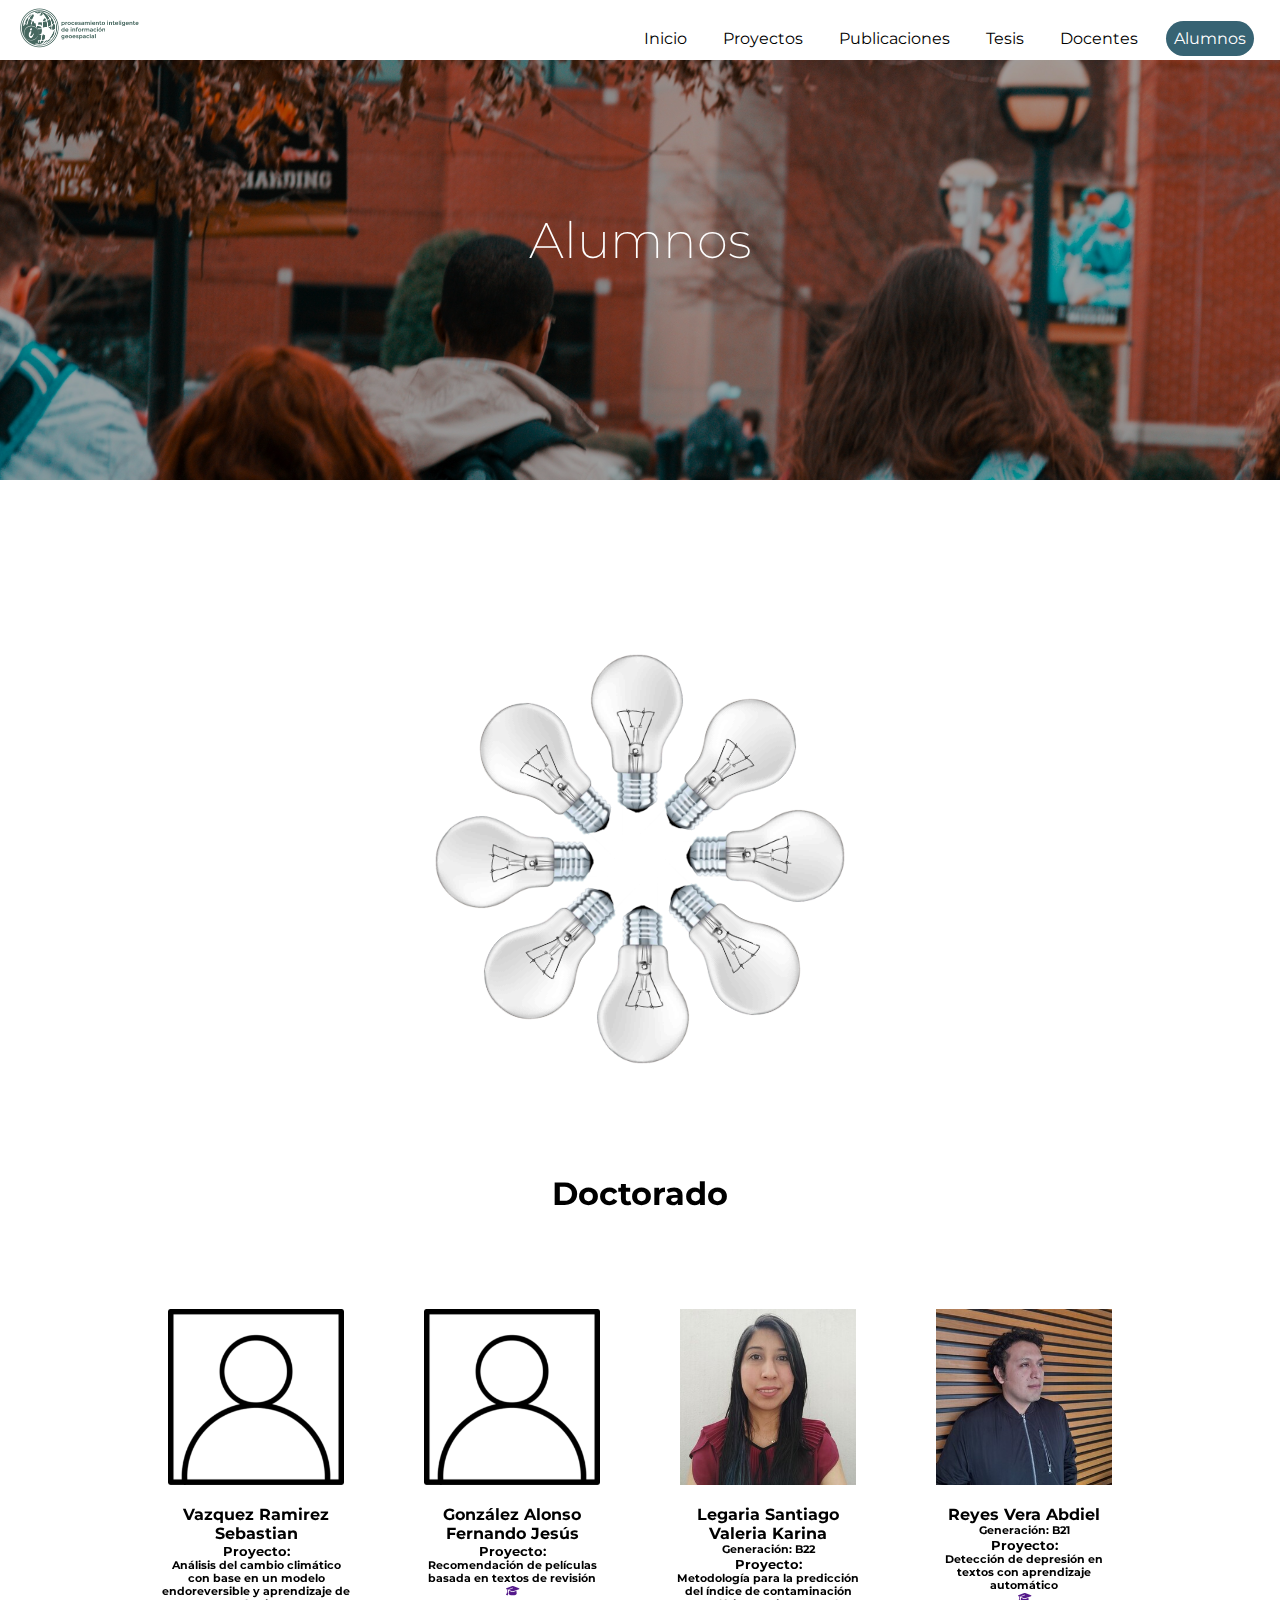
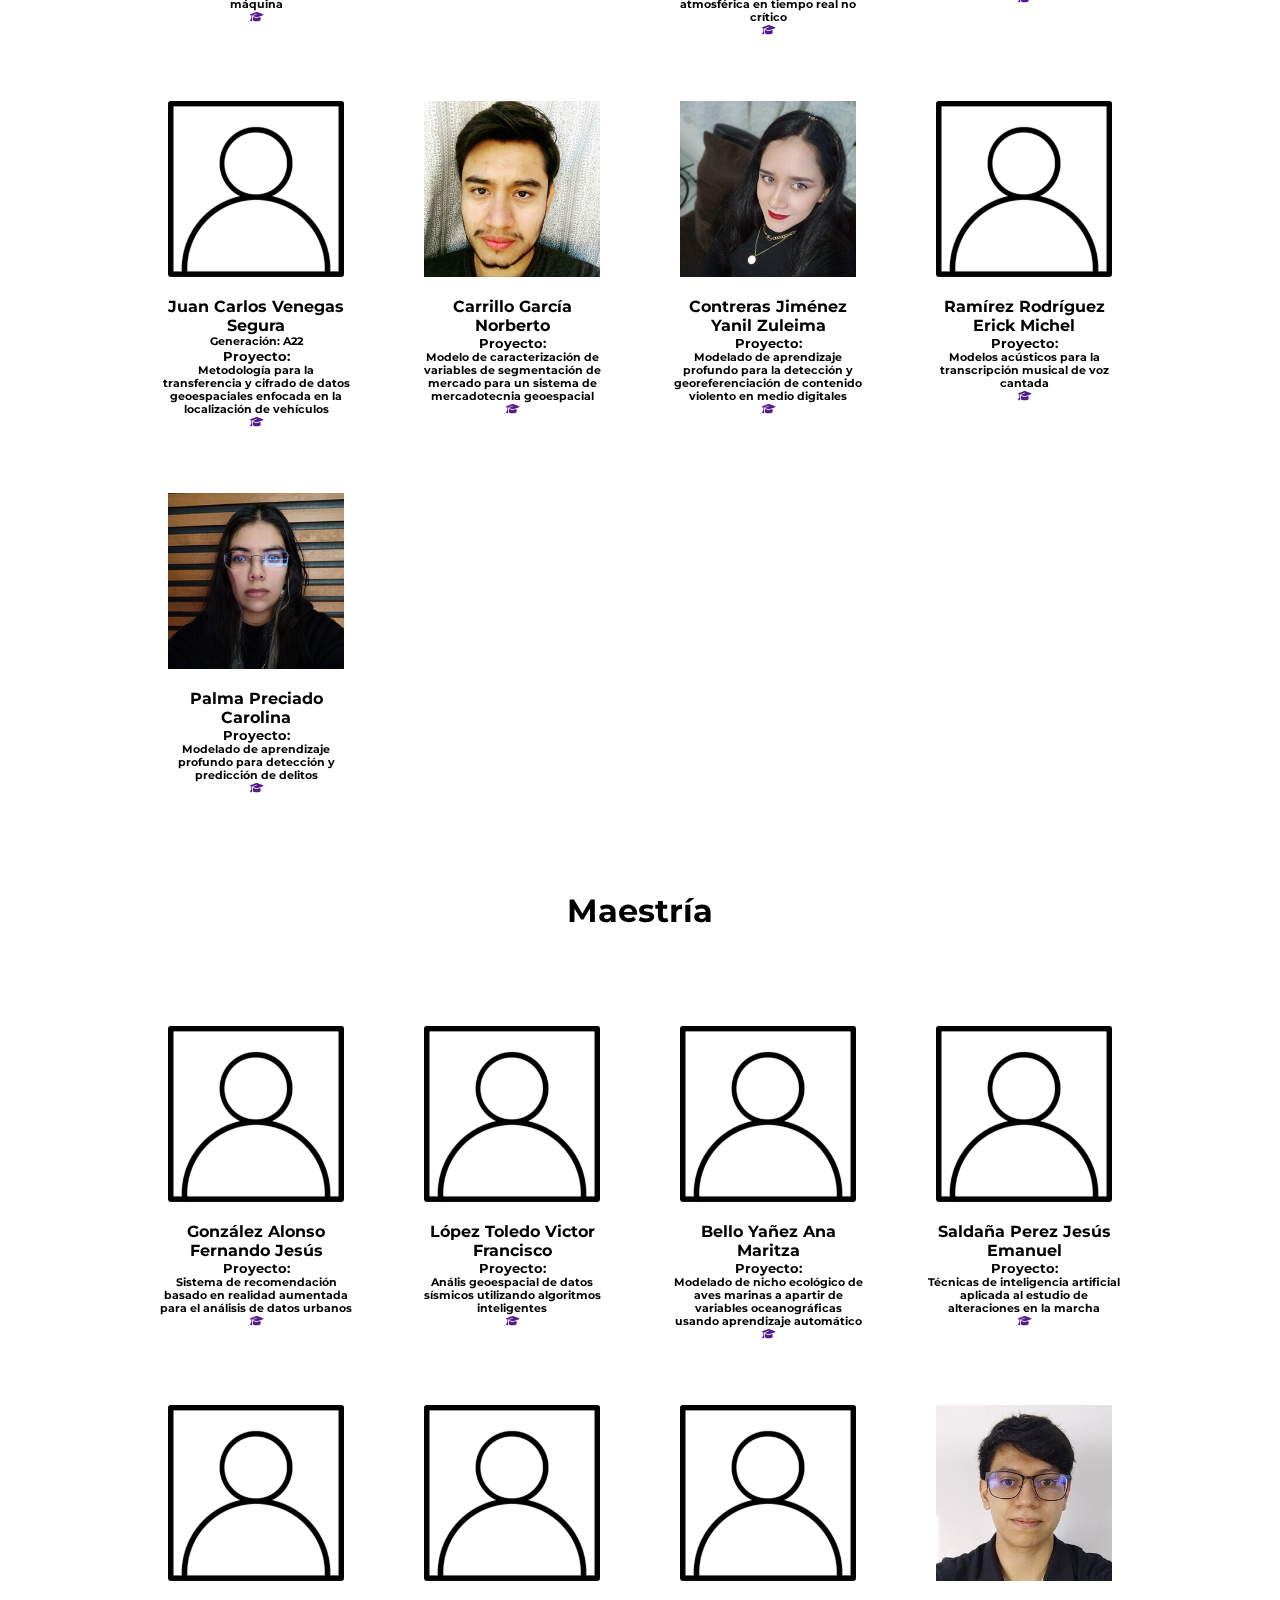
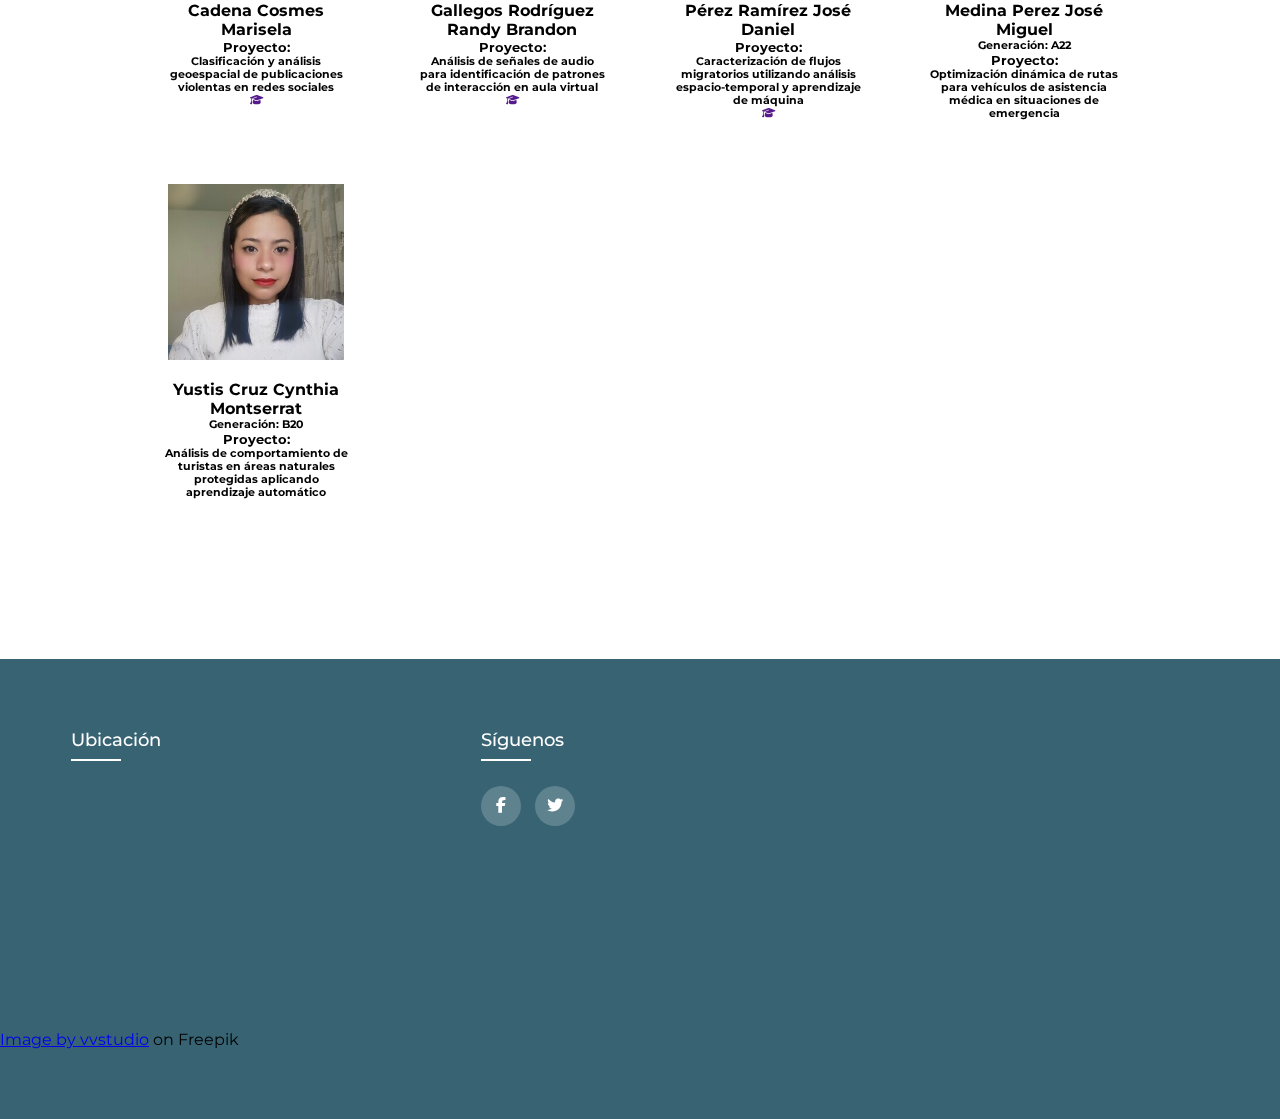
==== commit cd066b3e: "eliminacion de alumnos" ====
--- a/alumnos.html
+++ b/alumnos.html
@@ -155,13 +155,6 @@
                     </div>
                     <div class="persona">
                         <img src="./IMG/Alumnos/SinFoto.png"/>
-                        <h4>Torres González José Alfredo</h4>
-                        <h5>Proyecto:</h5>
-                        <h6>Síntesis de efectos sonoros con base en redes generativas adversarias</h6>
-                        <h6><a href=""><i class="fa-solid fa-graduation-cap"></i></a></h6>
-                    </div>
-                    <div class="persona">
-                        <img src="./IMG/Alumnos/SinFoto.png"/>
                         <h4>López Toledo Victor Francisco</h4>
                         <h5>Proyecto:</h5>
                         <h6>Anális geoespacial de datos sísmicos utilizando algoritmos inteligentes</h6>
@@ -169,13 +162,6 @@
                     </div>
                     <div class="persona">
                         <img src="./IMG/Alumnos/SinFoto.png"/>
-                        <h4>Gutiérrez García Miguel</h4>
-                        <h5>Proyecto:</h5>
-                        <h6>Algoritmo de optimización de movilidad urbana basado en transporte público y trayectos compartidos</h6>
-                        <h6><a href=""><i class="fa-solid fa-graduation-cap"></i></a></h6>
-                    </div>
-                    <div class="persona">
-                        <img src="./IMG/Alumnos/SinFoto.png"/>
                         <h4>Bello Yañez Ana Maritza</h4>
                         <h5>Proyecto:</h5>
                         <h6>Modelado de nicho ecológico de aves marinas a apartir de variables oceanográficas usando aprendizaje automático</h6>
@@ -208,20 +194,6 @@
                         <h5>Proyecto:</h5>
                         <h6>Caracterización de flujos migratorios utilizando análisis espacio-temporal y aprendizaje de máquina</h6>
                         <h6><a href=""><i class="fa-solid fa-graduation-cap"></i></a></h6>
-                    </div>
-                    <div class="persona">
-                        <img src="./IMG/Alumnos/Carrillo_García_Norberto.png"/>
-                        <h4>Carrillo García Norberto</h4>
-                        <h6>Generación: B20</h6>
-                        <h5>Proyecto:</h5>
-                        <h6>Diseño de un sistema inteligente de geomarketing aplicando aprendizaje automático</h6>
-                    </div>
-                    <div class="persona">
-                        <img src="./IMG/Alumnos/Contreras_Jiménez_Yanil_Zuleima.jpg"/>
-                        <h4>Contreras Jiménez Yanil Zuleima</h4>
-                        <h6>Generación: B20</h6>
-                        <h5>Proyecto:</h5>
-                        <h6>Análisis geoespacial de actos violentos cometidos en contra de mujeres empleando aprendizaje automático</h6>
                     </div>
                     <div class="persona">
                         <img src="./IMG/Alumnos/Medina_Perez_José Miguel.jpg"/>
@@ -231,32 +203,11 @@
                         <h6>Optimización dinámica de rutas para vehículos de asistencia médica en situaciones de emergencia</h6>
                     </div>
                     <div class="persona">
-                        <img src="./IMG/Alumnos/SinFoto.png"/>
-                        <h4>Nava Meza José Daniel</h4>
-                        <h6>Generación: A22</h6>
-                        <h5>Proyecto:</h5>
-                        <h6>Sistema recomendador de rutas basado en principios de asociatividad</h6>
-                    </div>
-                    <div class="persona">
-                        <img src="./IMG/Alumnos/Palma_Preciado_Carolina.jpg"/>
-                        <h4>Palma Preciado Carolina</h4>
-                        <h6>Generación: B20</h6>
-                        <h5>Proyecto:</h5>
-                        <h6>Análisis semántico y clasificación de reportes delictivos georeferenciados</h6>
-                    </div>
-                    <div class="persona">
                         <img src="./IMG/Alumnos/Yustis_Cruz_Cynthia_Montserrat.jpg"/>
                         <h4>Yustis Cruz Cynthia Montserrat</h4>
                         <h6>Generación: B20</h6>
                         <h5>Proyecto:</h5>
                         <h6>Análisis de comportamiento de turistas en áreas naturales protegidas aplicando aprendizaje automático</h6>
-                    </div>
-                    <div class="persona">
-                        <img src="./IMG/Alumnos/Zendejas_Cabrera_Gabriel.png"/>
-                        <h4>Zendejas Cabrera Gabriel</h4>
-                        <h6>Generación: B21</h6>
-                        <h5>Proyecto:</h5>
-                        <h6>Identificación de patrones y reglas de asociación para datos relacionados con flotas de transporte</h6>
                     </div>
                 </div>
             </div>
